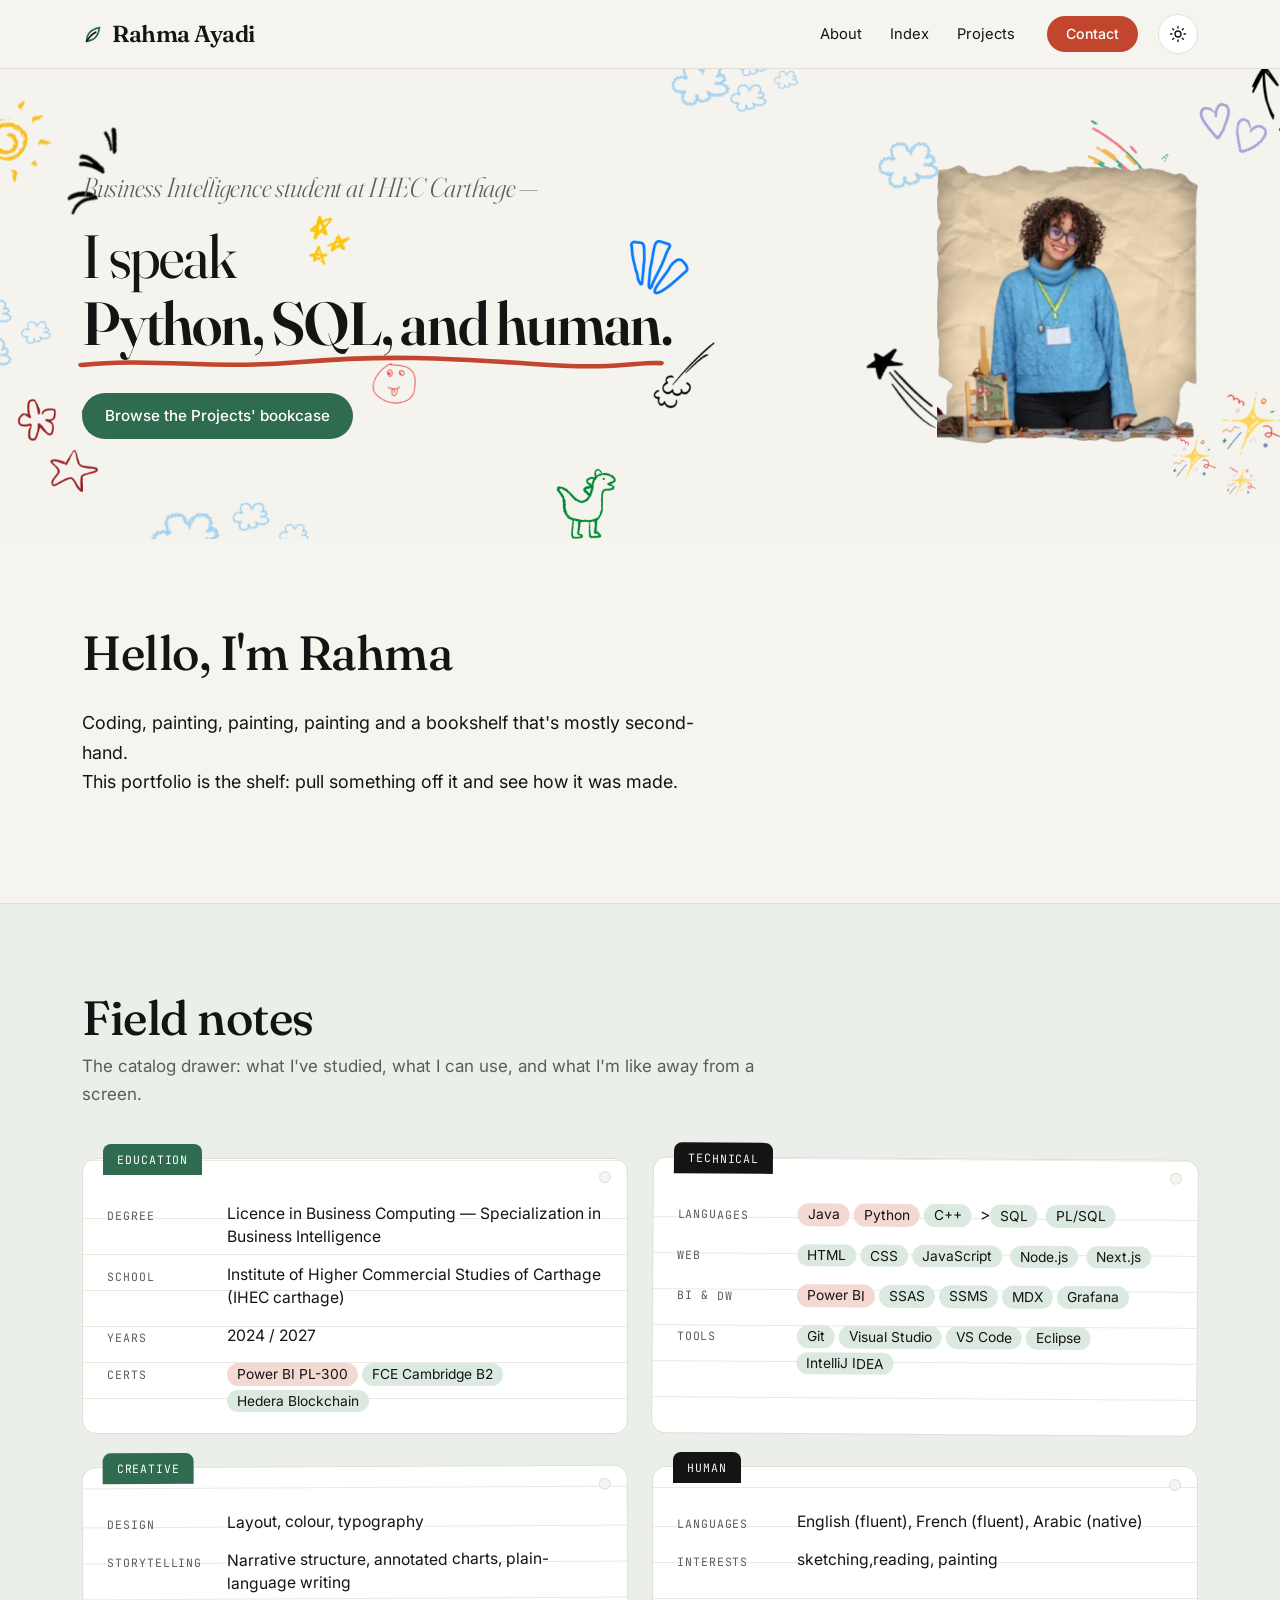
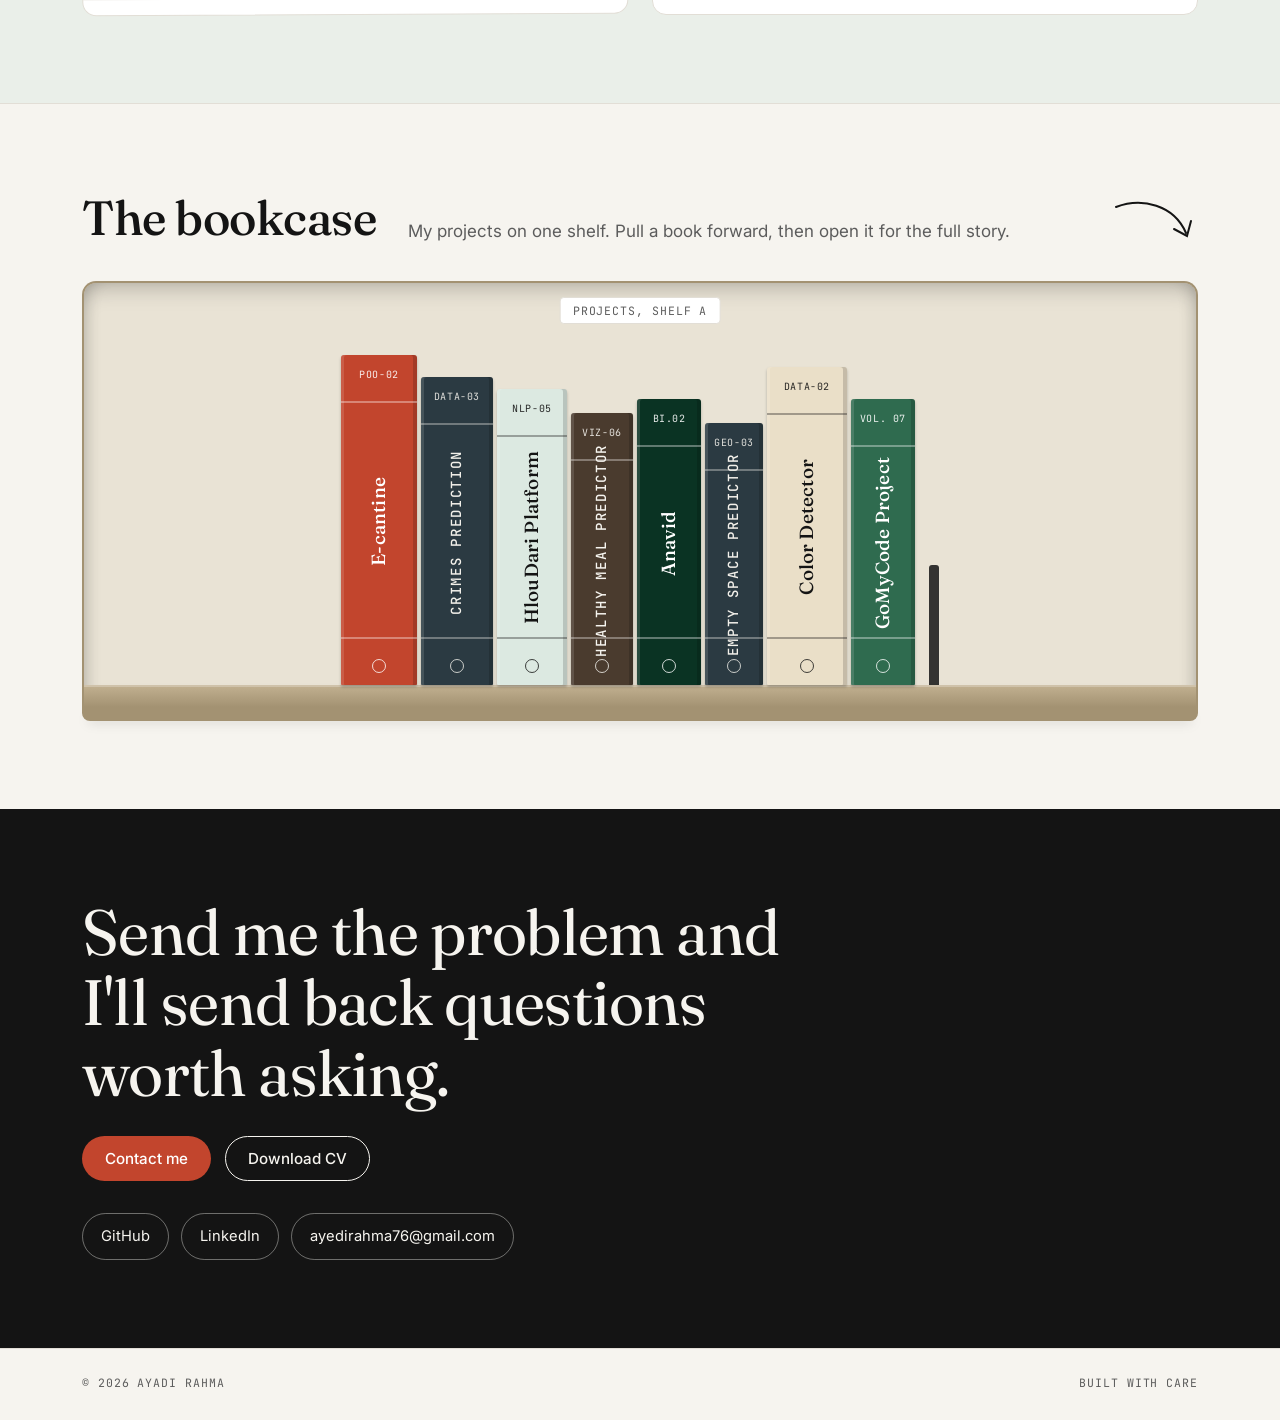
==== index.html @ 60e2add2 "initial commit" ====
<!doctype html>
<html lang="en">
  <head>
    <meta charset="utf-8" />
    <meta
      name="viewport"
      content="width=device-width, initial-scale=1, viewport-fit=cover"
    />
    <title>Ayadi Rahma · Data &amp; Dev</title>
    <meta
      name="description"
      content="Portfolio of an aspiring data specialist with a creative side."
    />
    <link rel="stylesheet" href="style.css" />
    <link rel="preconnect" href="https://fonts.googleapis.com" />
    <link rel="preconnect" href="https://fonts.gstatic.com" crossorigin />
    <link
      href="https://fonts.googleapis.com/css2?family=Fraunces:ital,opsz,wght@0,9..144,300..700;1,9..144,300..700&family=Inter:wght@400;500;600&family=JetBrains+Mono:wght@400;500&display=swap"
      rel="stylesheet"
    />
    <script>
      /* Apply saved theme before paint to avoid a flash */
      (function () {
        try {
          var t = localStorage.getItem("portfolio-theme");
          if (t === "light" || t === "dark")
            document.documentElement.setAttribute("data-theme", t);
        } catch (e) {}
      })();
    </script>
  </head>
  <body>
    <a class="skip" href="#main">Skip to content</a>

    <!-- A. Header -->
    <header class="site-header">
      <div class="bar">
        <a class="logo" href="#top" aria-label="Rahma Ayadi, back to top">
          <svg
            viewBox="0 0 24 24"
            fill="none"
            stroke="currentColor"
            stroke-width="1.8"
            stroke-linecap="round"
            aria-hidden="true"
          >
            <path
              d="M5 20c0-8 4-13 14-15-1 9-5 14-14 15z"
              stroke="var(--primary)"
            />
            <path d="M5 20c3-5 6-8 10-10" />
          </svg>
          Rahma Ayadi
        </a>

        <nav class="nav" aria-label="Primary">
          <a href="#about">About</a>
          <a href="#index">Index</a>
          <a href="#bookcase">Projects</a>
        </nav>

        <a class="btn btn-accent btn-sm" href="#contact">Contact</a>

        <button
          class="theme-toggle"
          id="themeToggle"
          type="button"
          aria-label="Switch to dark mode"
        >
          <svg
            class="sun"
            viewBox="0 0 24 24"
            fill="none"
            stroke="currentColor"
            stroke-width="1.8"
            stroke-linecap="round"
            aria-hidden="true"
          >
            <circle cx="12" cy="12" r="4" />
            <path
              d="M12 2v2M12 20v2M4.9 4.9l1.4 1.4M17.7 17.7l1.4 1.4M2 12h2M20 12h2M4.9 19.1l1.4-1.4M17.7 6.3l1.4-1.4"
            />
          </svg>
          <svg
            class="moon"
            viewBox="0 0 24 24"
            fill="none"
            stroke="currentColor"
            stroke-width="1.8"
            stroke-linecap="round"
            stroke-linejoin="round"
            aria-hidden="true"
          >
            <path d="M20 14.5A8.5 8.5 0 0 1 9.5 4 8.5 8.5 0 1 0 20 14.5z" />
          </svg>
        </button>
      </div>
    </header>

    <main id="main">
      <!-- B. Hero -->
      <section class="hero" id="top" aria-labelledby="hero-title">
        <div class="grid">
          <div class="hero-text">
            <h1 id="hero-title">
              <span class="lead"
                >Business Intelligence student at IHEC Carthage —</span
              >
              I speak
              <span class="hl"
                >Python, SQL, and human.
                <svg
                  viewBox="0 0 400 20"
                  preserveAspectRatio="none"
                  aria-hidden="true"
                >
                  <path
                    d="M4 12 C 50 4, 90 17, 150 9 S 250 4, 310 11 S 380 8, 396 10"
                  />
                </svg>
              </span>
            </h1>
            <div class="hero-copy">
              <a class="btn btn-primary" href="#bookcase"
                >Browse the Projects' bookcase</a
              >
            </div>
          </div>

          <div class="hero-photo">
            <img
              src="images/port/picture.png"
              alt="Portrait of Rahma Ayadi"
              loading="eager"
            />
          </div>
        </div>
      </section>

      <!-- C. About -->
      <section id="about" aria-labelledby="about-title">
        <div class="grid">
          <div class="col-text">
            <h2 id="about-title">Hello, I'm Rahma</h2>
            <p>
              Coding, painting, painting, painting and a
              bookshelf that's mostly second-hand. <br>
              This portfolio is the shelf: pull something off it and see how it was made.
            </p>
          </div>
        </div>
      </section>

      <!-- D. Field Notes / Index -->
      <section id="index" aria-labelledby="index-title">
        <div class="grid">
          <div class="head">
            <h2
              class="section-title"
              id="index-title"
              style="margin-bottom: 8px"
            >
              Field notes
            </h2>
            <p>
              The catalog drawer: what I've studied, what I can use, and what
              I'm like away from a screen.
            </p>
          </div>

          <article class="card">
            <span class="tab mono">Education</span
            ><span class="punch" aria-hidden="true"></span>
            <dl>
              <dt class="mono">Degree</dt>
              <dd>
                Licence in Business Computing — Specialization in Business
                Intelligence
              </dd>

              <dt class="mono">School</dt>
              <dd>Institute of Higher Commercial Studies of Carthage (IHEC carthage)</dd>

              <dt class="mono">Years</dt>
              <dd>2024 / 2027</dd>

              <dt class="mono">Certs</dt>
              <dd>
                <span class="pill hot">Power BI PL-300</span
                ><span class="pill">FCE Cambridge B2</span
                ><span class="pill">Hedera Blockchain</span>
              </dd>
            </dl>
          </article>

          <article class="card alt">
            <span class="tab mono">Technical</span
            ><span class="punch" aria-hidden="true"></span>
            <dl>
              <dt class="mono">Languages</dt>
              <dd>
                <span class="pill hot">Java</span
                ><span class="pill hot">Python</span
                ><span class="pill">C++</span>
                ><span class="pill">SQL</span>
                <span class="pill">PL/SQL</span>
              </dd>

              <dt class="mono">Web</dt>
              <dd>
                <span class="pill">HTML</span><span class="pill">CSS</span
                ><span class="pill">JavaScript</span>
                <span class="pill">Node.js</span>
                <span class="pill">Next.js</span>
              </dd>

              <dt class="mono">BI &amp; DW</dt>
              <dd>
                <span class="pill hot">Power BI</span
                ><span class="pill">SSAS</span><span class="pill">SSMS</span
                ><span class="pill">MDX</span><span class="pill">Grafana</span>
              </dd>

              <dt class="mono">Tools</dt>
              <dd>
                <span class="pill">Git</span
                ><span class="pill">Visual Studio</span
                ><span class="pill">VS Code</span
                ><span class="pill">Eclipse</span
                ><span class="pill">IntelliJ IDEA</span>
              </dd>
            </dl>
          </article>

          <article class="card">
            <span class="tab mono">Creative</span
            ><span class="punch" aria-hidden="true"></span>
            <dl>
              <dt class="mono">Design</dt>
              <dd>Layout, colour, typography</dd>
              <dt class="mono">Storytelling</dt>
              <dd>
                Narrative structure, annotated charts, plain-language writing
              </dd>
            </dl>
          </article>

          <article class="card alt">
            <span class="tab mono">Human</span
            ><span class="punch" aria-hidden="true"></span>
            <dl>
              <dt class="mono">Languages</dt>
              <dd>English (fluent), French (fluent), Arabic (native)</dd>
              <dt class="mono">Interests</dt>
              <dd>sketching,reading, painting</dd>
            </dl>
          </article>
        </div>
      </section>

      <!-- E. Bookcase -->
      <section id="bookcase" aria-labelledby="bookcase-title">
        <div class="grid">
          <div class="head">
            <h2 class="section-title" id="bookcase-title" style="margin: 0">
              The bookcase
            </h2>
            <p>
              My projects on one shelf. Pull a book forward, then open it for
              the full story.
            </p>
            <svg
              class="hint-arrow"
              width="86"
              height="46"
              viewBox="0 0 86 46"
              fill="none"
              stroke="currentColor"
              stroke-width="2"
              stroke-linecap="round"
              aria-hidden="true"
            >
              <path d="M4 8 C 30 -2, 62 6, 74 34" />
              <path d="M62 30 L 75 37 L 79 22" />
            </svg>
          </div>
          <div class="case-wrap">
            <div class="case">
              <span class="label mono">Projects, shelf A</span>
              <div class="shelf-row" id="shelf" role="list"></div>
              <div class="shelf-board"></div>
            </div>
            <div class="case-foot"></div>
          </div>
        </div>
      </section>

      <!-- F. Contact -->
      <section id="contact" aria-labelledby="contact-title">
        <div class="grid">
          <div class="wrap">
            <h2 id="contact-title">
              Send me the problem and I'll send back questions worth asking.
            </h2>
            <div class="cta-row">
              <a class="btn btn-accent" href="mailto:ayedirahma76@gmail.com"
                >Contact me</a
              >
              <a class="btn btn-ghost" href="Ayadi Rahma CV.pdf" download
                >Download CV</a
              >
            </div>
            <div class="socials">
              <a href="https://github.com/ayedirahma" rel="noopener">GitHub</a>
              <a
                href="https://www.linkedin.com/in/rahma-ayedi12/"
                rel="noopener"
                >LinkedIn</a
              >
              <a href="mailto:ayedirahma76@gmail.com">ayedirahma76@gmail.com</a>
            </div>
          </div>
        </div>
      </section>
    </main>
    <!-- Book modal -->
<div class="overlay" id="overlay" aria-hidden="true">
  <div class="book" id="book" role="dialog" aria-modal="true" aria-labelledby="bk-title" tabindex="-1">
    <button class="close" id="closeBtn" type="button" aria-label="Close project">✕</button>
    
    <!-- LEFT PAGE -->
    <div class="page page-left">
      <figure style="margin: 0">
        <div class="frame"><div class="art" id="art"></div></div>
        <figcaption class="caption">
          <span class="fig mono" id="bk-fig">Fig. 1</span>
          <em id="bk-cap">Placeholder title</em>
          <small id="bk-note">Screenshot from the project.</small>
        </figcaption>
      </figure>
    </div>

    <!-- RIGHT PAGE -->
    <div class="page page-right">
      <h2 id="bk-title"></h2>
      <p id="bk-over"></p>
      <ol class="steps">
        <li><b>Context</b><span id="bk-context"></span></li>
        <li><b>Problem</b><span id="bk-problem"></span></li>
        <li><b>Key decisions</b><span id="bk-decisions"></span></li>
        <li><b>Process artifacts</b><span id="bk-process"></span></li>
        <li><b>Outcome</b><span id="bk-outcome"></span></li>
      </ol>
      <div class="actions">
        <a class="btn btn-primary btn-sm" id="bk-demo" href="#">View live demo</a>
        <a class="btn btn-ghost btn-sm" id="bk-github" href="#">GitHub repository</a>
      </div>
    </div>
  </div>
</div>

    <!-- Footer -->
    <footer>
      <div class="grid">
        <div class="mono">
          <span>© 2026 Ayadi Rahma</span>
          <span>Built with care</span>
        </div>
      </div>
    </footer>

    <!-- Wireframe placeholder, reused for every book -->
    <template id="wire">
      <svg
        viewBox="0 0 400 300"
        fill="none"
        stroke="currentColor"
        stroke-width="1.5"
        role="img"
        aria-label="Wireframe placeholder for project media"
      >
        <rect x="12" y="12" width="376" height="276" rx="6" opacity=".55" />
        <path d="M12 42h376" opacity=".55" />
        <circle cx="28" cy="27" r="4" opacity=".5" />
        <circle cx="43" cy="27" r="4" opacity=".5" />
        <circle cx="58" cy="27" r="4" opacity=".5" />
        <rect x="30" y="60" width="150" height="14" rx="3" opacity=".7" />
        <rect x="30" y="82" width="104" height="8" rx="3" opacity=".35" />
        <rect x="30" y="112" width="160" height="110" rx="4" opacity=".55" />
        <rect x="46" y="190" width="18" height="22" opacity=".6" />
        <rect x="74" y="164" width="18" height="48" opacity=".6" />
        <rect x="102" y="176" width="18" height="36" opacity=".6" />
        <rect x="130" y="140" width="18" height="72" opacity=".6" />
        <rect x="158" y="154" width="18" height="58" opacity=".6" />
        <rect x="212" y="112" width="158" height="110" rx="4" opacity=".55" />
        <path
          d="M222 205 L 250 170 L 278 186 L 310 140 L 340 154 L 360 126"
          stroke-linecap="round"
          stroke-linejoin="round"
          opacity=".8"
        />
        <rect x="30" y="238" width="340" height="8" rx="3" opacity=".3" />
        <rect x="30" y="256" width="240" height="8" rx="3" opacity=".3" />
        <path d="M12 42 L 388 288 M388 42 L 12 288" opacity=".08" />
      </svg>
    </template>
    <script src="script.js"></script>
  </body>
</html>
---- style.css ----
/* ---------- Tokens: "Lab Garden" ---------- */
:root {
  color-scheme: light;
  --bg: #f6f4ef;
  --surface: #ffffff;
  --ink: #141414;
  --muted: #5c5c5c;
  --border: #e2ded6;
  --primary: #2f6b4f;
  --primary-soft: #dce9e1;
  --accent: #c2452d;
  --accent-soft: #f3d9d2;
  --on-primary: #ffffff;
  --on-accent: #ffffff;
  --paper: #fbf8f1;
  --case-back: #e9e3d5;
  --shelf: #bfae8e;
  --shelf-edge: #a39272;
  --shadow-warm: rgba(120, 72, 30, 0.38);
  --hero-bg: url("images/port/portfolio_doodles_light.png");

  --font-display: "Fraunces", "Iowan Old Style", Georgia, serif;
  --font-body: "Inter", system-ui, -apple-system, "Segoe UI", sans-serif;
  --font-mono:
    "JetBrains Mono", "IBM Plex Mono", ui-monospace, Menlo, monospace;

  --ease: cubic-bezier(0.2, 0.7, 0.2, 1);
  --t: 200ms;
  --gutter: 16px;
  --u: 0.72px; /* bookcase unit, scaled up on wider screens */
  box-sizing: border-box;
  padding-top: env(safe-area-inset-top, 0px);
  padding-bottom: env(safe-area-inset-bottom, 0px);
}
@media (prefers-color-scheme: dark) {
  :root:not([data-theme="light"]) {
    color-scheme: dark;
    --bg: #111312;
    --surface: #1a1d1b;
    --ink: #f2f0ea;
    --muted: #9aa09b;
    --border: #2a2e2b;
    --primary: #7fcba0;
    --primary-soft: #1f3a2d;
    --accent: #e8775e;
    --accent-soft: #3b221c;
    --on-primary: #0e1210;
    --on-accent: #111312;
    --paper: #1f2321;
    --case-back: #181b19;
    --shelf: #3a3e36;
    --shelf-edge: #2a2d27;
    --shadow-warm: rgba(232, 150, 90, 0.28);
    --hero-bg: url("images/port/portfolio_doodles_dark.png");
  }
}
:root[data-theme="dark"] {
  color-scheme: dark;
  --bg: #111312;
  --surface: #1a1d1b;
  --ink: #f2f0ea;
  --muted: #9aa09b;
  --border: #2a2e2b;
  --primary: #7fcba0;
  --primary-soft: #1f3a2d;
  --accent: #e8775e;
  --accent-soft: #3b221c;
  --on-primary: #0e1210;
  --on-accent: #111312;
  --paper: #1f2321;
  --case-back: #181b19;
  --shelf: #3a3e36;
  --shelf-edge: #2a2d27;
  --shadow-warm: rgba(232, 150, 90, 0.28);
  --hero-bg: url("portfolio_doodles_dark.png");
}

/* ---------- Base ---------- */
*,
*::before,
*::after {
  box-sizing: border-box;
}
html {
  scroll-behavior: smooth;
  scroll-padding-top: calc(env(safe-area-inset-top, 0px) + 96px);
  height: 100%;
}
body {
  margin: 0;
  min-height: 100%;
  background: var(--bg);
  color: var(--ink);
  font-family: var(--font-body);
  font-size: 1.0625rem;
  line-height: 1.65;
  -webkit-font-smoothing: antialiased;
  text-rendering: optimizeLegibility;
}
html.theme-anim *,
html.theme-anim *::before,
html.theme-anim *::after {
  transition:
    background-color var(--t) ease-out,
    color var(--t) ease-out,
    border-color var(--t) ease-out,
    fill var(--t) ease-out,
    stroke var(--t) ease-out !important;
}
h1,
h2,
h3 {
  font-family: var(--font-display);
  font-weight: 500;
  line-height: 1.1;
  margin: 0;
  letter-spacing: -0.01em;
}
p {
  margin: 0 0 1em;
  max-width: 62ch;
}
a {
  color: var(--primary);
  text-underline-offset: 3px;
  text-decoration-thickness: 1px;
  transition: color var(--t) ease-out;
}
a:hover {
  text-decoration-thickness: 2px;
}
img,
svg {
  max-width: 100%;
}
:focus-visible {
  outline: 2px solid var(--primary);
  outline-offset: 3px;
  border-radius: 4px;
}
.mono {
  font-family: var(--font-mono);
  text-transform: uppercase;
  letter-spacing: 0.08em;
  font-size: 0.72rem;
}
.sr-only {
  position: absolute;
  width: 1px;
  height: 1px;
  overflow: hidden;
  clip: rect(0 0 0 0);
  white-space: nowrap;
}
.skip {
  position: absolute;
  left: 12px;
  top: -60px;
  background: var(--ink);
  color: var(--bg);
  padding: 8px 14px;
  border-radius: 8px;
  z-index: 100;
}
.skip:focus {
  top: 12px;
}

.grid {
  display: grid;
  grid-template-columns: repeat(4, minmax(0, 1fr));
  column-gap: var(--gutter);
  max-width: 1180px;
  margin: 0 auto;
  padding: 0 20px;
}
@media (min-width: 900px) {
  .grid {
    grid-template-columns: repeat(12, minmax(0, 1fr));
    column-gap: 24px;
    padding: 0 32px;
  }
  :root {
    --u: 1px;
    --gutter: 24px;
  }
}
section {
  padding: 88px 0;
}
@media (max-width: 899px) {
  section {
    padding: 64px 0;
  }
}

/* ---------- Buttons ---------- */
.btn {
  display: inline-flex;
  align-items: center;
  gap: 8px;
  font: 500 0.95rem/1 var(--font-body);
  padding: 14px 22px;
  border-radius: 999px;
  border: 1.5px solid transparent;
  text-decoration: none;
  cursor: pointer;
  transition:
    transform var(--t) ease-out,
    background-color var(--t) ease-out,
    color var(--t) ease-out,
    border-color var(--t) ease-out,
    box-shadow var(--t) ease-out;
}
.btn:hover {
  transform: translateY(-2px);
  text-decoration: none;
}
.btn-primary {
  background: var(--primary);
  color: var(--on-primary);
}
.btn-primary:hover {
  box-shadow: 0 8px 16px -8px var(--primary);
}
.btn-accent {
  background: var(--accent);
  color: var(--on-accent);
}
.btn-accent:hover {
  box-shadow: 0 8px 16px -8px var(--accent);
}
.btn-ghost {
  background: transparent;
  color: var(--ink);
  border-color: var(--ink);
}
.btn-ghost:hover {
  background: var(--ink);
  color: var(--bg);
}
.btn-sm {
  padding: 10px 18px;
  font-size: 0.88rem;
}

/* ---------- Header ---------- */
.site-header {
  position: sticky;
  top: env(safe-area-inset-top, 0px);
  z-index: 50;
  background: color-mix(in srgb, var(--bg) 88%, transparent);
  backdrop-filter: blur(10px);
  -webkit-backdrop-filter: blur(10px);
  border-bottom: 1px solid var(--border);
}
.site-header .bar {
  max-width: 1180px;
  margin: 0 auto;
  padding: 12px 20px;
  display: flex;
  flex-wrap: wrap;
  align-items: center;
  gap: 8px 20px;
}
.logo {
  font-family: var(--font-display);
  font-size: 1.45rem;
  font-weight: 600;
  color: var(--ink);
  text-decoration: none;
  letter-spacing: -0.02em;
  margin-right: auto;
  display: inline-flex;
  align-items: center;
  gap: 8px;
}
.logo svg {
  width: 22px;
  height: 22px;
}
.nav {
  display: flex;
  gap: 4px;
  order: 3;
  width: 100%;
  overflow-x: auto;
}
.nav a {
  color: var(--ink);
  text-decoration: none;
  font-size: 0.92rem;
  padding: 6px 12px;
  border-radius: 999px;
  transition: background-color var(--t) ease-out;
  white-space: nowrap;
}
.nav a:hover {
  background: var(--primary-soft);
}
.theme-toggle {
  width: 40px;
  height: 40px;
  border-radius: 50%;
  border: 1.5px solid var(--border);
  background: var(--surface);
  color: var(--ink);
  display: grid;
  place-items: center;
  cursor: pointer;
  transition:
    border-color var(--t) ease-out,
    transform var(--t) ease-out;
}
.theme-toggle:hover {
  border-color: var(--ink);
  transform: rotate(-12deg);
}
.theme-toggle svg {
  width: 18px;
  height: 18px;
}
.theme-toggle .moon {
  display: none;
}
:root[data-theme="dark"] .theme-toggle .sun {
  display: none;
}
:root[data-theme="dark"] .theme-toggle .moon {
  display: block;
}
@media (prefers-color-scheme: dark) {
  :root:not([data-theme="light"]) .theme-toggle .sun {
    display: none;
  }
  :root:not([data-theme="light"]) .theme-toggle .moon {
    display: block;
  }
}
@media (min-width: 760px) {
  .site-header .bar {
    padding: 14px 32px;
    flex-wrap: nowrap;
  }
  .nav {
    order: 0;
    width: auto;
    overflow: visible;
  }
}
/* ---------- Hero ---------- */
.hero {
  padding-top: 72px;
  padding-bottom: 72px;
  background-image: var(--hero-bg);
  background-size: cover;
  background-position: center;
  background-repeat: no-repeat;
}

.hero .grid {
  align-items: center;
}

.hero-text {
  grid-column: 1 / -1;
  min-width: 0;
}

.hero h1 {
  font-size: clamp(2.1rem, 5vw, 3.8rem);
  font-weight: 400;
  line-height: 1.1;
  letter-spacing: -0.02em;
  font-variation-settings: "opsz" 144;
  max-width: 22ch;
}

.hero .lead {
  display: block;
  font-size: 0.45em;
  line-height: 1.3;
  color: var(--muted);
  font-style: italic;
  letter-spacing: -0.01em;
  margin-bottom: 0.7em;
  font-weight: 300;
}

.hero .hl {
  position: relative;
  display: inline-block;
  font-weight: 600;
  padding-bottom: 0.12em;
}

.hero .hl svg {
  position: absolute;
  left: -1%;
  bottom: -0.12em;
  width: 102%;
  height: 0.3em;
  overflow: visible;
}

.hero .hl path {
  fill: none;
  stroke: var(--accent);
  stroke-width: 5;
  stroke-linecap: round;
  stroke-dasharray: 520;
  stroke-dashoffset: 520;
  animation: draw 900ms ease-out 300ms forwards;
}

@keyframes draw {
  to {
    stroke-dashoffset: 0;
  }
}

.hero-copy {
  margin-top: 28px;
  display: flex;
  flex-wrap: wrap;
  align-items: center;
  gap: 14px 22px;
}

.hero-copy .links {
  font-size: 0.95rem;
}

.hero-photo {
  grid-column: 1 / -1;
  margin-top: 40px;
}

.hero-photo img {
  display: block;
  width: 100%;
  height: auto;
  border-radius: 16px;
  object-fit: cover;
}

@media (min-width: 900px) {
  .hero-text {
    grid-column: 1 / span 7;
    align-self: center;
  }
  .hero-photo {
    grid-column: 10 / span 3;
    margin-top: 0;
    align-self: center;
  }
  .hero-photo img {
    aspect-ratio: 4 / 5;
    max-height: 560px;
    object-fit: cover;
    object-position: center 20%;
  }
}

/* ---------- About ---------- */
#about .col-text {
  grid-column: 1 / -1;
}
#about .col-now {
  grid-column: 1 / -1;
  margin-top: 28px;
}
#about h2,
.section-title {
  font-size: clamp(1.9rem, 4vw, 3rem);
  margin-bottom: 28px;
}
#about p {
  font-size: 1.12rem;
}
.now {
  width: 100%;
  text-align: left;
  cursor: pointer;
  font: inherit;
  color: inherit;
  background: var(--surface);
  border: 1.5px solid var(--border);
  border-radius: 18px 18px 18px 4px;
  padding: 20px 22px;
  position: relative;
  transition:
    border-color var(--t) ease-out,
    transform var(--t) ease-out;
}
.now:hover {
  border-color: var(--primary);
  transform: translateY(-3px) rotate(0.4deg);
}
.now-head {
  display: flex;
  align-items: center;
  gap: 10px;
  color: var(--muted);
}
.dot {
  width: 9px;
  height: 9px;
  border-radius: 50%;
  background: var(--primary);
  box-shadow: 0 0 0 0 var(--primary);
  animation: pulse 2.4s ease-out infinite;
}
@keyframes pulse {
  0% {
    box-shadow: 0 0 0 0 color-mix(in srgb, var(--primary) 55%, transparent);
  }
  70%,
  100% {
    box-shadow: 0 0 0 10px transparent;
  }
}
.now-kind {
  margin-left: auto;
  color: var(--primary);
}
.now-body {
  font-family: var(--font-display);
  font-size: 1.35rem;
  line-height: 1.25;
  margin-top: 12px;
  min-height: 3.4em;
}
.now-hint {
  font-size: 0.82rem;
  color: var(--muted);
  margin-top: 8px;
  display: block;
}
@media (min-width: 900px) {
  #about .col-text {
    grid-column: 1 / span 7;
  }
  #about .col-now {
    grid-column: 9 / span 4;
    margin-top: 56px;
  }
}

/* ---------- Index (catalog cards) ---------- */
#index {
  background: color-mix(in srgb, var(--primary-soft) 45%, var(--bg));
  border-block: 1px solid var(--border);
}
#index .head {
  grid-column: 1 / -1;
}
#index .head p {
  color: var(--muted);
}
.card {
  grid-column: 1 / -1;
  position: relative;
  background: var(--surface);
  border: 1.5px solid var(--border);
  border-radius: 14px;
  padding: 36px 24px 12px;
  margin-top: 32px;
  background-image: repeating-linear-gradient(
    transparent 0 35px,
    color-mix(in srgb, var(--border) 70%, transparent) 35px 36px
  );
  background-position: 0 24px;
}
.card .tab {
  position: absolute;
  top: -15px;
  left: 20px;
  background: var(--primary);
  color: var(--on-primary);
  padding: 6px 14px;
  border-radius: 8px 8px 0 0;
}
.card.alt .tab {
  background: var(--ink);
  color: var(--bg);
}
.card .punch {
  position: absolute;
  top: 12px;
  right: 16px;
  width: 12px;
  height: 12px;
  border-radius: 50%;
  background: var(--bg);
  border: 1.5px solid var(--border);
}
.card dl {
  margin: 0;
  display: grid;
  grid-template-columns: minmax(84px, 120px) 1fr;
}
.card dt,
.card dd {
  margin: 0;
  padding: 7px 0;
  min-height: 36px;
}
.card dt {
  color: var(--muted);
  padding-top: 11px;
}
.card dd {
  font-size: 0.98rem;
  line-height: 1.5;
}
.card dd .pill {
  display: inline-block;
  background: var(--primary-soft);
  color: var(--ink);
  border-radius: 999px;
  padding: 1px 10px;
  margin: 2px 4px 2px 0;
  font-size: 0.86rem;
}
.card dd .hot {
  background: var(--accent-soft);
}
@media (min-width: 900px) {
  .card {
    grid-column: span 6;
  }
  .card:nth-of-type(2) {
    transform: rotate(0.4deg);
  }
  .card:nth-of-type(3) {
    transform: rotate(-0.3deg);
  }
}

/* ---------- Bookcase ---------- */
#bookcase .head {
  grid-column: 1 / -1;
  display: flex;
  flex-wrap: wrap;
  align-items: flex-end;
  gap: 12px 32px;
  margin-bottom: 36px;
}
#bookcase .head p {
  color: var(--muted);
  margin: 0;
  flex: 1 1 280px;
}
.hint-arrow {
  color: var(--ink);
  display: none;
}
@media (min-width: 900px) {
  .hint-arrow {
    display: block;
  }
}
.case-wrap {
  grid-column: 1 / -1;
}
.case {
  position: relative;
  background: var(--case-back);
  border: 2px solid var(--shelf-edge);
  border-bottom: 0;
  border-radius: 14px 14px 0 0;
  padding: 44px clamp(14px, 4vw, 48px) 0;
  box-shadow:
    inset 0 14px 24px -12px rgba(0, 0, 0, 0.28),
    inset 14px 0 18px -14px rgba(0, 0, 0, 0.2),
    inset -14px 0 18px -14px rgba(0, 0, 0, 0.2);
  overflow: hidden;
}
.case .label {
  position: absolute;
  top: 14px;
  left: 50%;
  transform: translateX(-50%);
  background: var(--surface);
  border: 1px solid var(--border);
  border-radius: 4px;
  padding: 3px 12px;
  color: var(--muted);
  white-space: nowrap;
}
.shelf-row {
  display: flex;
  align-items: flex-end;
  justify-content: center;
  gap: calc(4 * var(--u));
  min-height: calc(340 * var(--u));
  padding-top: 28px;
  padding-bottom: 0;
}
.shelf-board {
  height: 22px;
  margin: 0 calc(-1 * clamp(14px, 4vw, 48px));
  background: linear-gradient(var(--shelf), var(--shelf-edge));
  border-top: 2px solid color-mix(in srgb, #fff 25%, var(--shelf));
  box-shadow: 0 10px 18px -8px rgba(0, 0, 0, 0.35);
  border-radius: 0;
}
.case-foot {
  height: 14px;
  margin: 0;
  background: var(--shelf-edge);
  border-radius: 0 0 8px 8px;
  box-shadow: 0 6px 12px -6px rgba(0, 0, 0, 0.4);
}

.spine {
  --book: var(--primary);
  --book-ink: #fff;
  position: relative;
  flex: 0 0 auto;
  width: calc(var(--w) * var(--u));
  height: calc(var(--h) * var(--u));
  background: var(--book);
  color: var(--book-ink);
  border: 0;
  padding: calc(12 * var(--u)) 0;
  border-radius: 3px 3px 1px 1px;
  cursor: pointer;
  display: flex;
  flex-direction: column;
  align-items: center;
  justify-content: space-between;
  box-shadow:
    inset -4px 0 0 rgba(0, 0, 0, 0.16),
    inset 3px 0 0 rgba(255, 255, 255, 0.13),
    0 2px 3px rgba(0, 0, 0, 0.25);
  transition:
    transform var(--t) ease-out,
    box-shadow var(--t) ease-out;
  font: inherit;
}
.spine::before,
.spine::after {
  content: "";
  position: absolute;
  left: 0;
  right: 0;
  height: 2px;
  background: currentColor;
  opacity: 0.35;
}
.spine::before {
  top: calc(46 * var(--u));
}
.spine::after {
  bottom: calc(46 * var(--u));
}
.spine:hover,
.spine:focus-visible {
  transform: translateY(-10px);
  box-shadow:
    inset -4px 0 0 rgba(0, 0, 0, 0.16),
    inset 3px 0 0 rgba(255, 255, 255, 0.13),
    0 18px 20px -8px var(--shadow-warm),
    0 4px 6px rgba(0, 0, 0, 0.2);
}
.spine:focus-visible {
  outline: 2px solid var(--primary);
  outline-offset: 4px;
}
.spine .tag {
  font-family: var(--font-mono);
  font-size: max(0.55rem, calc(10 * var(--u)));
  letter-spacing: 0.06em;
  text-transform: uppercase;
  opacity: 0.9;
}
.spine .title {
  writing-mode: vertical-rl;
  transform: rotate(180deg);
  font-family: var(--font-display);
  font-weight: 500;
  font-size: max(0.85rem, calc(19 * var(--u)));
  letter-spacing: 0.01em;
  white-space: nowrap;
}
.spine .mark {
  width: calc(14 * var(--u));
  height: calc(14 * var(--u));
  min-width: 9px;
  min-height: 9px;
  border: 1.5px solid currentColor;
  border-radius: 50%;
  opacity: 0.8;
}
.spine.mono-title .title {
  font-family: var(--font-mono);
  text-transform: uppercase;
  letter-spacing: 0.12em;
  font-size: max(0.7rem, calc(14 * var(--u)));
}

.bookend {
  flex: 0 0 auto;
  width: calc(10 * var(--u));
  height: calc(120 * var(--u));
  background: var(--ink);
  border-radius: 3px 3px 0 0;
  margin-left: calc(10 * var(--u));
  opacity: 0.85;
}

/* ---------- Book modal ---------- */
.overlay {
  position: fixed;
  inset: 0;
  z-index: 80;
  display: none;
  align-items: center;
  justify-content: center;
  padding: calc(16px + env(safe-area-inset-top, 0px)) 16px
    calc(16px + env(safe-area-inset-bottom, 0px));
  background: color-mix(in srgb, #0b0d0c 62%, transparent);
  opacity: 0;
  transition: opacity 200ms ease-out;
  perspective: 1800px;
}
.overlay.on {
  display: flex;
}
.overlay.show {
  opacity: 1;
}
.book {
  --book: var(--primary);
  position: relative;
  width: min(1040px, 100%);
  max-height: 100%;
  overflow: auto;
  display: grid;
  grid-template-columns: minmax(0, 1fr);
  background: var(--paper);
  border-radius: 10px;
  border: 2px solid var(--book);
  box-shadow:
    0 0 0 6px color-mix(in srgb, var(--book) 80%, #000),
    0 30px 60px -20px rgba(0, 0, 0, 0.6);
  transform: scale(0.94) translateY(12px);
  transition: transform 250ms ease-out;
}
.overlay.show .book {
  transform: none;
}
.page {
  padding: 28px 24px;
  position: relative;
  min-width: 0;
}
.page-left {
  border-bottom: 1px solid var(--border);
}
.page-right {
  transform-origin: left center;
  transform: rotateY(-70deg);
  opacity: 0;
  transition:
    transform 250ms ease-out 40ms,
    opacity 200ms ease-out 40ms;
  backface-visibility: hidden;
}
.overlay.show .page-right {
  transform: none;
  opacity: 1;
}
@media (min-width: 860px) {
  .book {
    grid-template-columns: minmax(0, 1fr) minmax(0, 1.08fr);
    /* Removed max-height so it grows naturally with your text */
  }
  .page {
    padding: 40px 36px;
    /* Removed overflow: auto so no scrollbars appear */
  }
  .page-left {
    border-bottom: 0;
    background: linear-gradient(to right, transparent 90%, rgba(0, 0, 0, 0.09));
  }
  .page-right {
    background:
      linear-gradient(to left, transparent 90%, rgba(0, 0, 0, 0)),
      linear-gradient(to right, rgba(0, 0, 0, 0.1), transparent 28px);
  }
}
.frame {
  border: 1px solid var(--ink);
  padding: 10px;
  background: var(--surface);
  display: flex;           /* Added to center the image */
  align-items: center;     /* Added to center the image */
  justify-content: center;
}
.frame .art {
  aspect-ratio: 16/10;
  width: 100%;
  background: var(--bg);
  color: var(--ink);
  display: flex;
  align-items: center;
  justify-content: center;
}
.frame .art svg {
  width: 100%;
  height: 100%;
  display: block;
}
.frame .art img {
  width: 100%;
  height: 100%;
  object-fit: contain; /* 'contain' ensures dashboards/code aren't cut off */
  display: block;
  border-radius: 4px;
}
.caption {
  margin-top: 16px;
  display: grid;
  grid-template-columns: auto 1fr;
  gap: 4px 14px;
  color: var(--muted);
  align-items: baseline;
}
.caption .fig {
  color: var(--accent);
}
.caption em {
  font-family: var(--font-display);
  font-size: 1.1rem;
  color: var(--ink);
}
.caption small {
  grid-column: 2;
  font-size: 0.82rem;
}
.close {
  position: absolute;
  top: 12px;
  right: 12px;
  width: 38px;
  height: 38px;
  border-radius: 50%;
  border: 1.5px solid var(--border);
  background: var(--surface);
  color: var(--ink);
  font-size: 1rem;
  cursor: pointer;
  display: grid;
  place-items: center;
  z-index: 3;
  transition:
    background-color var(--t) ease-out,
    color var(--t) ease-out,
    transform var(--t) ease-out;
}
.close:hover {
  background: var(--ink);
  color: var(--bg);
  transform: rotate(90deg);
}
.meta {
  margin: 0 0 22px;
  padding: 0 0 16px;
  border-bottom: 1px dashed var(--muted);
  display: grid;
  grid-template-columns: auto 1fr;
  gap: 4px 16px;
  padding-right: 40px;
}
.meta dt {
  color: var(--muted);
}
.meta dd {
  margin: 0;
  font-family: var(--font-mono);
  font-size: 0.78rem;
  letter-spacing: 0.04em;
}
.page-right h3 {
  font-size: clamp(1.7rem, 3vw, 2.3rem);
  margin-bottom: 12px;
}
.steps {
  list-style: none;
  margin: 22px 0 26px;
  padding: 0 0 0 22px;
  border-left: 2px solid var(--book);
}
.steps li {
  position: relative;
  padding: 0 0 14px 0;
}
.steps li::before {
  content: "";
  position: absolute;
  left: -29px;
  top: 0.5em;
  width: 12px;
  height: 12px;
  border-radius: 50%;
  background: var(--paper);
  border: 2px solid var(--book);
}
.steps b {
  display: block;
  font-family: var(--font-mono);
  font-size: 0.72rem;
  letter-spacing: 0.08em;
  text-transform: uppercase;
  color: var(--muted);
  font-weight: 500;
}
.steps span {
  font-size: 0.96rem;
  line-height: 1.5;
  display: block;
}
.actions {
  display: flex;
  flex-wrap: wrap;
  gap: 12px;
}

/* ---------- Contact & Footer ---------- */
#contact {
  background: var(--ink);
  color: var(--bg);
}
#contact .wrap {
  grid-column: 1 / -1;
}
#contact h2 {
  font-size: clamp(2rem, 5.5vw, 4rem);
  font-weight: 400;
  max-width: 18ch;
  margin-bottom: 28px;
}
#contact p {
  color: color-mix(in srgb, var(--bg) 72%, transparent);
}
#contact a:not(.btn) {
  color: var(--bg);
}
.socials {
  display: flex;
  flex-wrap: wrap;
  gap: 12px;
  margin-top: 32px;
}
.socials a {
  border: 1.5px solid color-mix(in srgb, var(--bg) 40%, transparent);
  border-radius: 999px;
  padding: 10px 18px;
  text-decoration: none;
  font-size: 0.92rem;
  transition:
    background-color var(--t) ease-out,
    color var(--t) ease-out;
}
.socials a:hover {
  background: var(--bg);
  color: var(--ink);
}
#contact .btn-ghost {
  color: var(--bg);
  border-color: var(--bg);
}
#contact .btn-ghost:hover {
  background: var(--bg);
  color: var(--ink);
}
#contact :focus-visible {
  outline-color: var(--bg);
}
.cta-row {
  display: flex;
  flex-wrap: wrap;
  gap: 14px;
}
footer {
  padding: 24px 0 28px;
  border-top: 1px solid var(--border);
  color: var(--muted);
}
footer .grid > div {
  grid-column: 1 / -1;
  display: flex;
  flex-wrap: wrap;
  gap: 6px 28px;
  justify-content: space-between;
}

@media (prefers-reduced-motion: reduce) {
  *,
  *::before,
  *::after {
    animation: none !important;
    transition: none !important;
    scroll-behavior: auto !important;
  }
  .hero .hl path {
    stroke-dashoffset: 0;
  }
}
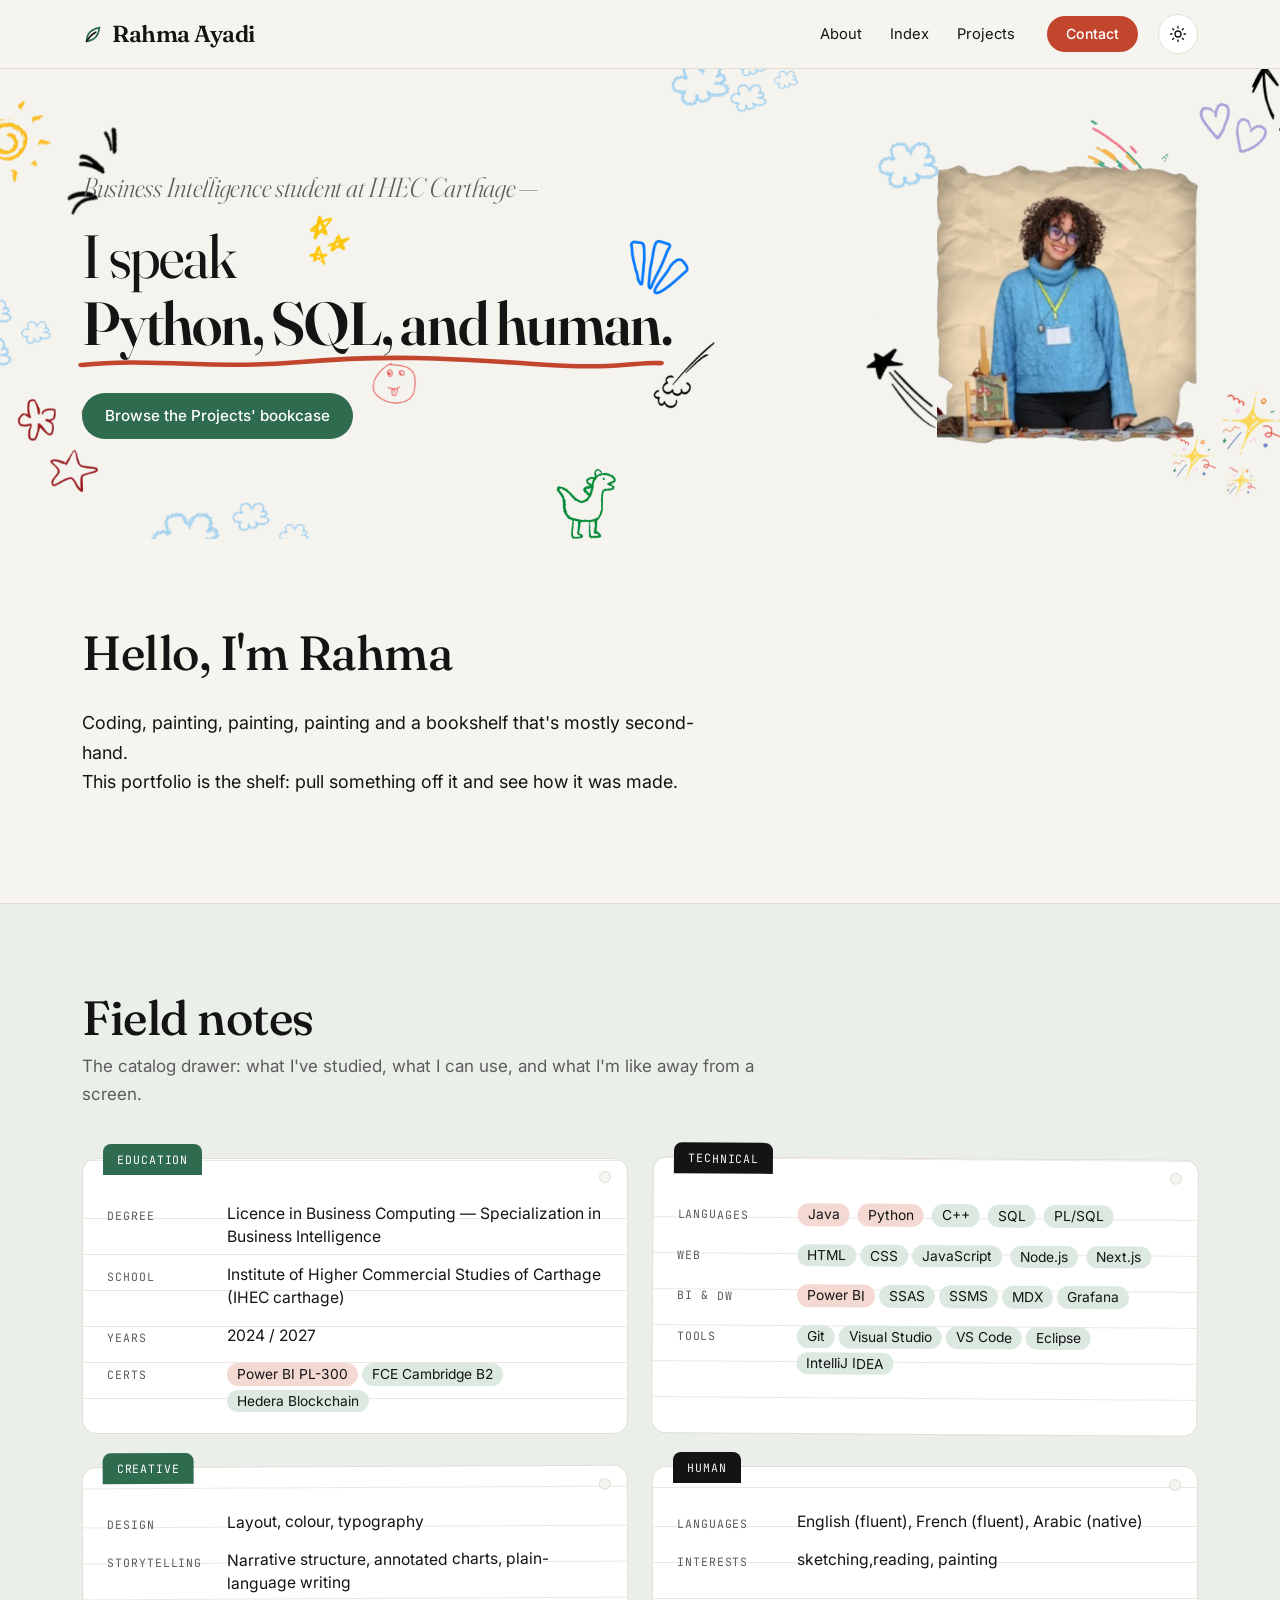
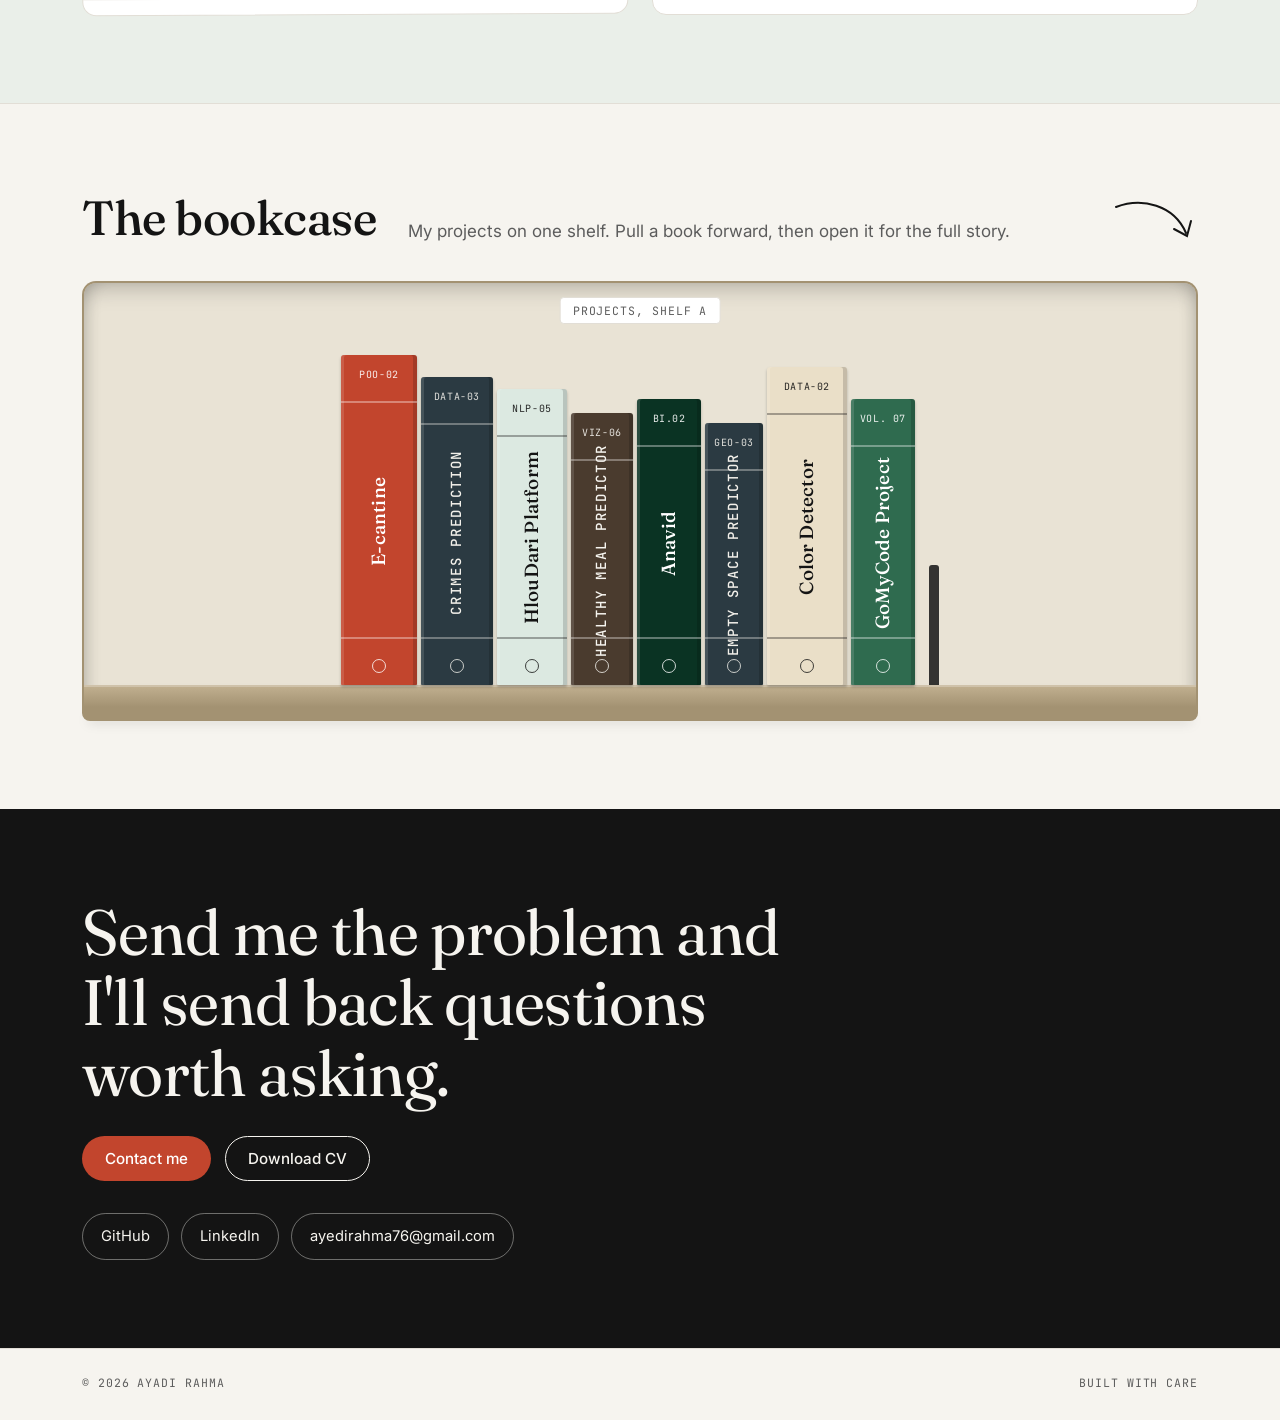
==== commit 96b2006b: "update" ====
--- a/index.html
+++ b/index.html
@@ -199,10 +199,10 @@
             <dl>
               <dt class="mono">Languages</dt>
               <dd>
-                <span class="pill hot">Java</span
-                ><span class="pill hot">Python</span
-                ><span class="pill">C++</span>
-                ><span class="pill">SQL</span>
+                <span class="pill hot">Java</span>
+                <span class="pill hot">Python</span>
+                <span class="pill"> C++</span>
+                <span class="pill"> SQL</span>
                 <span class="pill">PL/SQL</span>
               </dd>
 
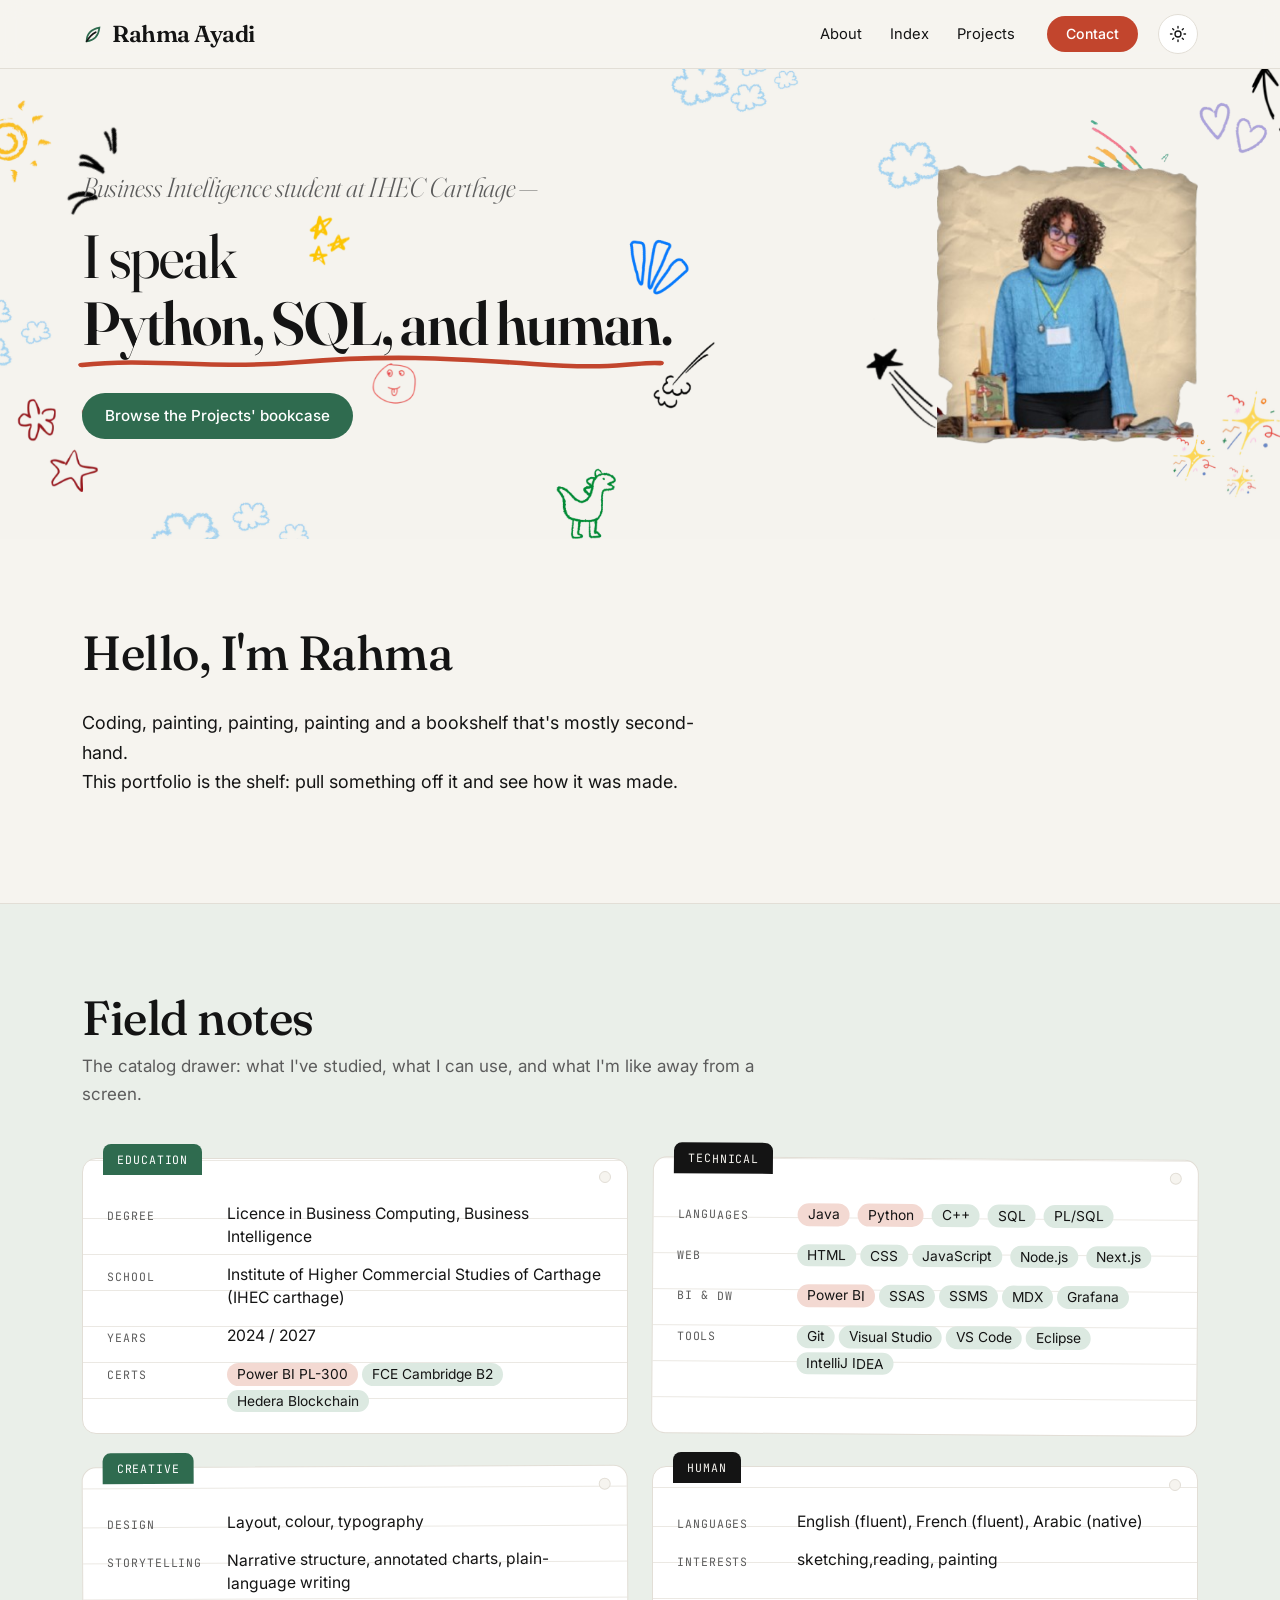
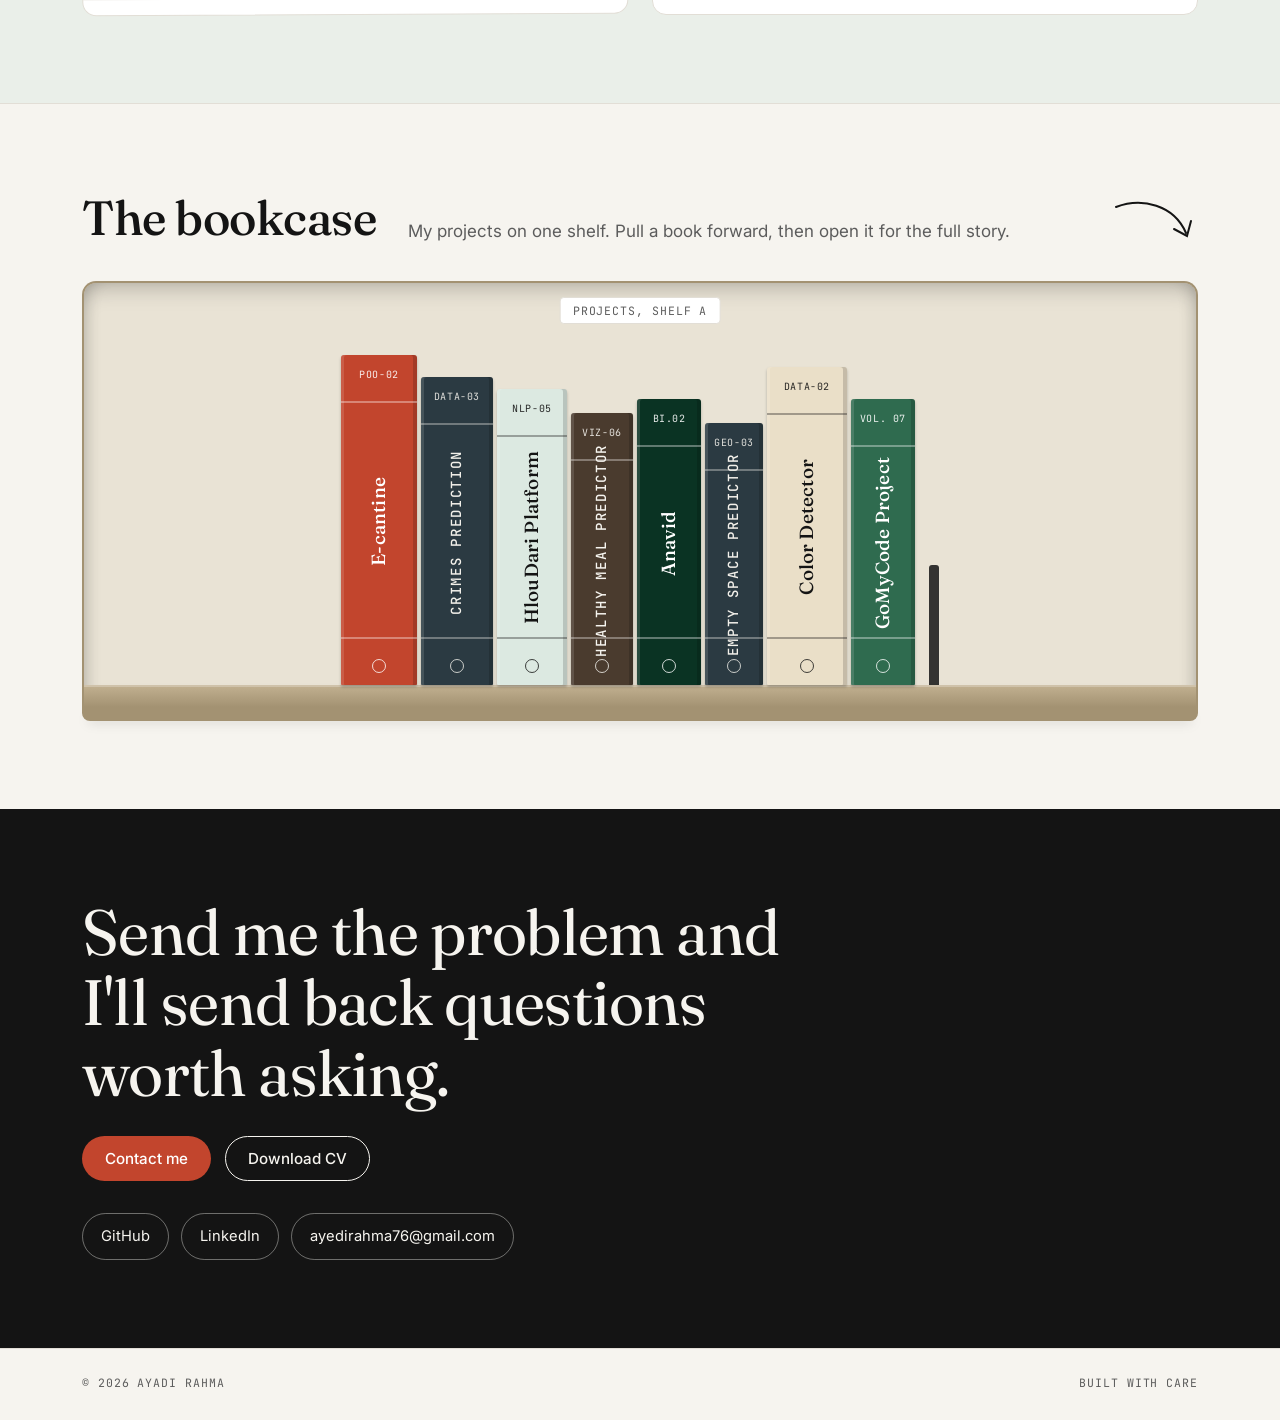
==== commit 4f4d1987: "update" ====
--- a/index.html
+++ b/index.html
@@ -174,8 +174,7 @@
             <dl>
               <dt class="mono">Degree</dt>
               <dd>
-                Licence in Business Computing — Specialization in Business
-                Intelligence
+                Licence in Business Computing, Business Intelligence
               </dd>
 
               <dt class="mono">School</dt>
